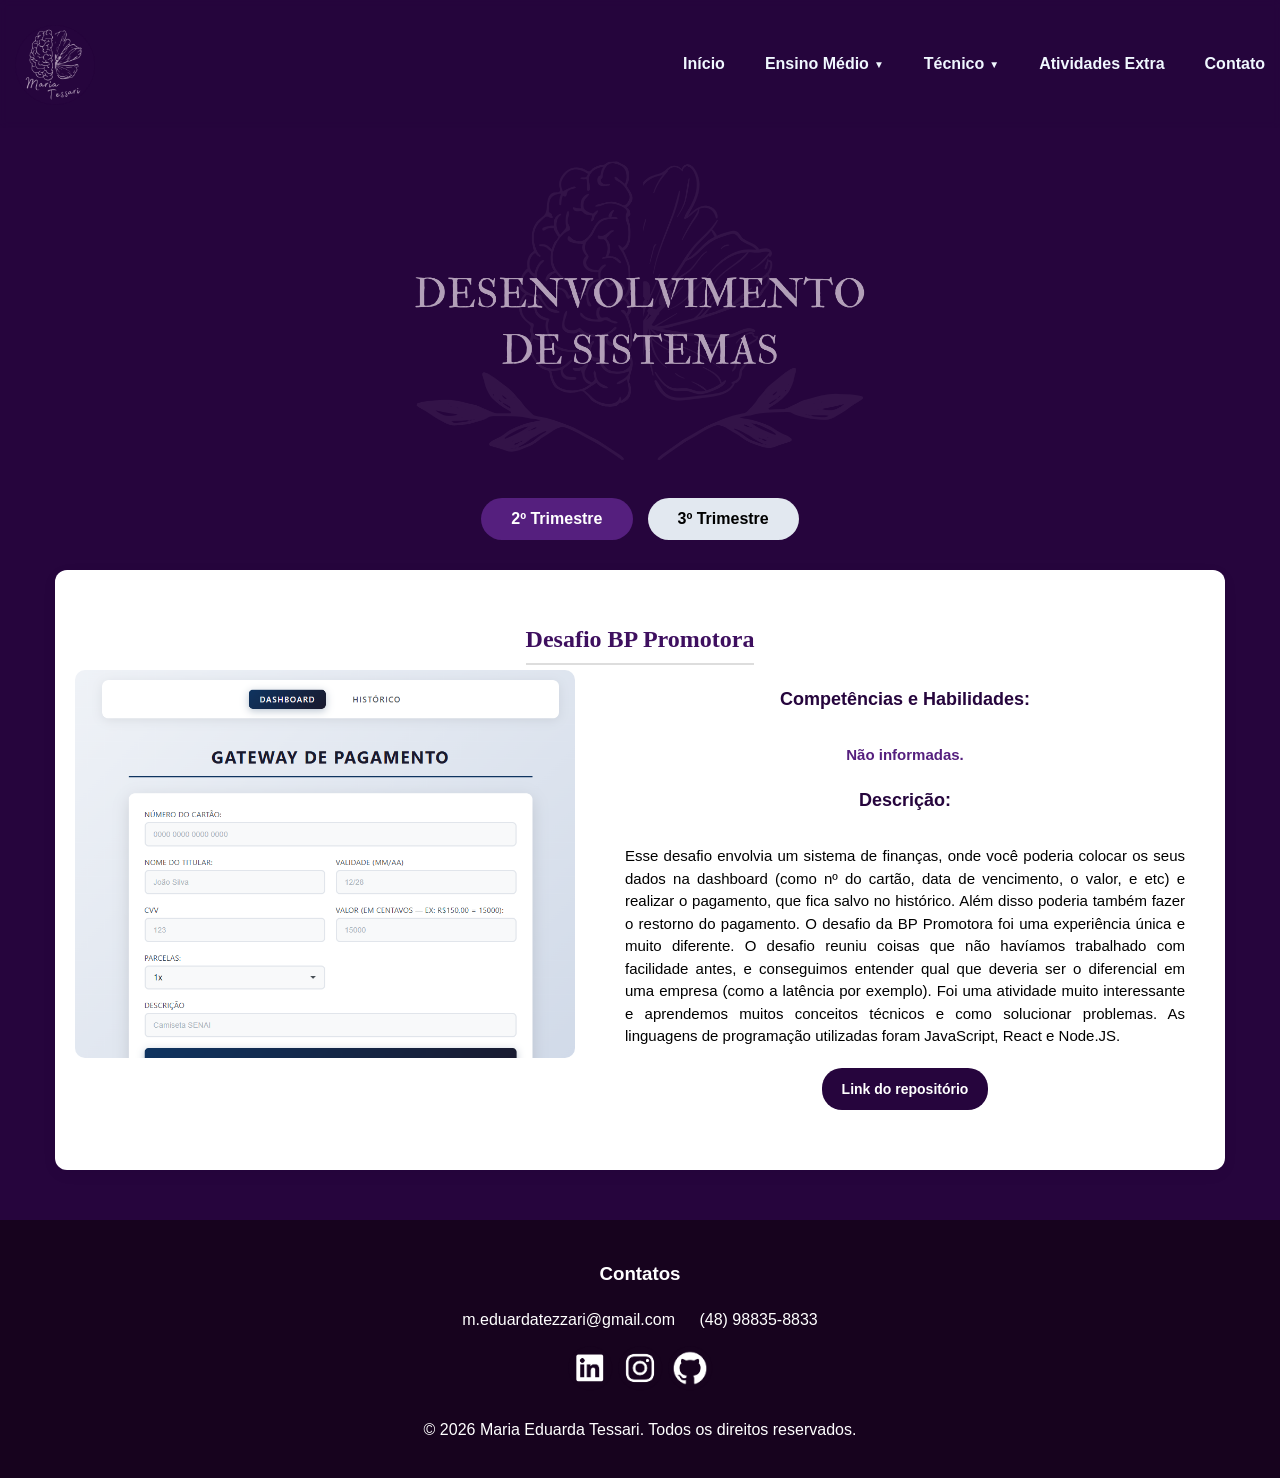
==== aplicativos.html @ 604f3fb1 "criação da página de programação de aplicativos" ====
<!DOCTYPE html>
<html lang="pt-BR">

<head>
    <meta charset="UTF-8">
    <title>Desenvolvimento de Sistemas</title>
    <link rel="stylesheet" href="style.css">
    <link rel="icon" href="Fotos/logo-port.png">
</head>

<body>

    <header class="nav-bar">
        <a href="index.html"><img class="logo" src="Fotos/logo-port.png" alt="Minha_Logo"></a>
        <li class="topic">
            <ul><a href="index.html">Início</a></ul>
            <ul class="dropdown">
                <a href="#" class="dropbtn" onclick="toggleMenu(event, 'dropdown-menu')">Ensino Médio<span
                        class="drseta">▼</span></a>
                <div class="dropdown-conteudo" id="dropdown-menu">
                    <a href="linguagens.html">Linguagens</a>
                    <a href="matematica.html">Matemática</a>
                    <a href="natureza.html">Ciências da Natureza</a>
                    <a href="humanas.html">Ciências Humanas</a>
                </div>
            </ul>
            <ul class="dropdown">
                <a href="#" class="dropbt" onclick="toggleMenu(event, 'dropdown-men')">Técnico<span
                        class="drseta">▼</span></a>
                <div class="dropdown-cont" id="dropdown-men">
                    <a href="modelagem.html">Modelagem de Sistemas</a>
                    <a href="iot.html">Internet das Coisas</a>
                    <a href="banco.html">Banco de Dados</a>
                    <a href="desenvolvimento.html">Desenvolvimento de Sistemas</a>
                    <a href="aplicativos.html">Programação de Aplicativos</a>
                </div>
            </ul>
            <ul><a href="atv_extra.html">Atividades Extra</a></ul>
            <ul><a href="#Contatos">Contato</a></ul>
        </li>
    </header>

    <div class="capa-materia">
        <img src="Fotos/desenvolvimento.png" alt="Capa de Desenvolvimento de Sistemas" class="atividades">
    </div>

    <div class="abas-container">
        <button class="aba-btn ativo" onclick="abrirTrimestre(event, 'trimestre2')">2º Trimestre</button>
        <button class="aba-btn" onclick="abrirTrimestre(event, 'trimestre3')">3º Trimestre</button>
    </div>

    <div id="trimestre2" class="aba-conteudo" style="display: block;">

        <!-- <section class="materia-secao bg-claro"> -->
        <div class="grid-atividades-prix">
            <div class="atividade-card">
                <h2>Desafio BP Promotora</h2>

                <div class="conteudo-lado-a-lado">

                    <img class="analise-img" src="Fotos/rinha-print.png" alt="Imagem do Dashboard do Site">


                    <div class="atividade-conteudo">
                        <div class="habilidades-descricao">
                            <h4>Competências e Habilidades:</h4>
                            <p><b>Não informadas.</b></p>

                            <h4>Descrição:</h4>
                            <p>Esse desafio envolvia um sistema de finanças, onde você poderia colocar os seus dados na
                                dashboard (como nº do cartão, data de vencimento, o valor, e etc) e realizar o
                                pagamento, que fica salvo no histórico. Além disso poderia também fazer o restorno do
                                pagamento. O desafio da BP Promotora foi uma experiência única e muito diferente. O
                                desafio reuniu coisas que não havíamos trabalhado com facilidade antes, e conseguimos
                                entender qual que deveria ser o diferencial em uma empresa (como a latência por exemplo). Foi uma
                                atividade muito interessante e aprendemos muitos conceitos técnicos e como solucionar
                                problemas. As linguagens de programação utilizadas foram JavaScript, React e Node.JS.
                            </p>

                            <a href="https://github.com/jjoaohartmann/RinhaSenai2026FullStack" target="_blank"
                                rel="noopener noreferrer" class="btn-card">Link do repositório</a>
                        </div>
                    </div>
                </div>
            </div>
        </div>


        <!-- </section> -->
    </div>
    <div id="trimestre2" class="aba-conteudo">
        <div class="grid-atividades-prix">
            <div class="atividade-card">
                <h2>Atividade Prática - Semáforo, Arduíno e Tinkercad</h2>

                <div class="conteudo-lado-a-lado">

                    <div class="media-coluna">
                        <!-- Carrossel com as 4 fotos do LED -->
                        <div id="carrossel-led" class="carrossel-container">
                            <button class="seta seta-esq">&#10094;</button>

                            <div class="carrossel-slides">
                                <img src="Fotos/led-iot1.png" alt="Foto LED 1" class="slide">
                                <img src="Fotos/led-iot1 (1).png" alt="Foto LED 2" class="slide">
                                <img src="Fotos/led-iot1 (2).png" alt="Foto LED 3" class="slide">
                                <img src="Fotos/led-iot1 (3).png" alt="Foto LED 4" class="slide">
                            </div>

                            <button class="seta seta-dir">&#10095;</button>
                        </div>

                        <!-- Imagens do Tinkercad empilhadas -->
                        <img class="tinker-img" src="Fotos/print-tinker.png" alt="Print Tinkercad 1">
                        <img class="tinker-img" src="Fotos/print-tinker1.png" alt="Print Tinkercad 2">
                    </div>

                    <div class="atividade-conteudo">
                        <div class="habilidades-descricao">
                            <h4>Competências e Habilidades:</h4>
                            <p><b>Competência: </b>Propiciar o desenvolvimento de capacidades técnicas e socioemocionais
                                relativas às
                                atividades do técnico em desenvolvimento de sistemas impactadas pela tecnologia da
                                internet das coisas. <b>Habilidades: </b> Reconhecer especificações técnicas e
                                paradigmas
                                do conceito de internet das coisas;
                                2. Integrar dispositivos para coleta automática de dados em sistemas industriais;
                                3. Integrar dispositivos de comunicação de dados;
                                4. Reconhecer especificações técnicas de sensoriamento e parametrização de robôs.</p>

                            <h4>Descrição:</h4>
                            <p>Para esta atividade, primeiro montamos o protótipo na plataforma do Tinkercad, desta
                                forma conseguimos visualizar onde cada item se encaixava e simular seu funcionamento. Na
                                prática do led piscando e do semáforo ainda aproveitamos para programar para que ele
                                apagasse e acendesse através da linguagem C++. Após fazermos a simulação e programarmos,
                                utilizamos o Arduíno no computador para que ele se conectasse com o hardware e dessa
                                forma o led funcionasse. A experiência foi marailhosa e enriquecedor. Esse primeiro
                                contato com C++ foi uma mudança de chaves e algo inovador, pois nunca havia programado
                                antes e tive uma ótima experiência. Além de que, ver a programação ganhando vida no
                                físico, foi ótimo para entender melhor o funcionamento das coisas.


                        </div>
                    </div>
                </div>
            </div>
        </div>
    </div>

    <div id="trimestre3" class="aba-conteudo">
        <div class="grid-atividades">
            <div class="atividade-card">
                <h2>Em andamento...</h2>

                <p style="text-align: center; color: #000000;">Atividades do 3º Trimestre estarão disponíveis em breve.
                </p>
            </div>
        </div>
    </div>

    <footer id="Contatos">
        <h3>Contatos</h3>
        <ul>
            <li>m.eduardatezzari@gmail.com</li>
            <li>(48) 98835-8833</li> <br>
            <div class="icon">
                <a href="https://www.linkedin.com/in/maria-eduarda-tessari-6a8666365/" target="_blank"><img
                        src="Fotos/LinkedIn.png" alt="LinkedIn"></a>

                <a href="https://www.instagram.com/madutessari/" target="_blank"><img src="Fotos/Instagram.png"
                        alt="Instagram"></a>

                <a href="https://github.com/MariaTessari" target="_blank"><img src="Fotos/GitHub.png" alt="GitHub"></a>
            </div>
        </ul>
        <p>&copy; 2026 Maria Eduarda Tessari. Todos os direitos reservados.</p>
    </footer>

    <script src="script.js"></script>

</body>

</html>
---- style.css ----
/* ==========================================================================
   1. CONFIGURAÇÕES GERAIS E BASE
   ========================================================================== */
html {
    scroll-behavior: smooth;
}

* {
    box-sizing: border-box;
    scrollbar-color: #c298e2 #26053d;
}


body {
    margin-top: 0;
    margin: auto;
    font-family: 'Poppins', sans-serif;
    line-height: 1.6;
    background-color: #26053d;
    color: #000000;
}

p {
    font-family: 'Franklin Gothic Medium', 'Arial Narrow', Arial, sans-serif;
}

/* ==========================================================================
   2. CABEÇALHO E NAVEGAÇÃO (HEADER/NAV)
   ========================================================================== */
.logo {
    height: 80px;
    width: auto;
    cursor: grab;
}

.nav-bar {
    margin: 0;
    background-color: rgb(38, 5, 61, 0.8);
    color: aliceblue;
    padding: 15px;
    position: sticky;
    top: 0;
    z-index: 999;
    /* box-shadow: 0 2px 6px #ffffff; */
    display: flex;
    justify-content: space-between;
    align-items: center;
    backdrop-filter: blur(5px);
}

nav a {
    color: white;
    margin: 10px;
    text-decoration: none;
}

.topic {
    display: flex;
    list-style: none;
    margin-left: 5px;
    margin: 0;
    padding: 0;
}

.topic a {
    text-decoration: none;
    color: aliceblue;
    font-family: Arial, sans-serif;
    font-size: 16px;
    font-weight: 700;
    transition: color 0.3s ease;
    cursor: grab;
}

.topic a:hover {
    color: #ddbde7;
    cursor: grab;
}

/* ==========================================================================
   3. ESTRUTURA PRINCIPAL E CONTEÚDO (MAIN CONTENT)
   ========================================================================== */
section {
    padding: 20px;
    background: white;
    margin: 20px;
    border-radius: 10px;
}

h2 {
    border-bottom: 2px solid #ddd;
    color: #3e0f5f;
    padding-bottom: 5px;
    max-width: fit-content;
    font-family: Georgia, 'Times New Roman', Times, serif;
    margin: 0 auto;
    /* Essa linha centraliza o h2 na página */
}

.capa .trimestre {
    margin-top: 20px;
}

.capa-materia {
    display: flex;
    justify-content: center;
}

.capa-materia img {
    max-width: 1000px;
    height: 370px;
    border-radius: 10px;
}

.secao-header {
    text-align: center;
}

/* Grid para os cartões de atividades */
.grid-atividades {
    display: grid;
    grid-template-columns: repeat(auto-fit, minmax(300px, 1fr));
    gap: 30px;
    margin-top: 20px;
    max-width: 1100px;
    margin: auto;
    margin-top: 30px;
    margin-bottom: 50px;
}

.grid-atividades-prix {
    display: grid;
    grid-template-columns: repeat(auto-fit, minmax(300px, 1fr));
    gap: 30px;
    margin-top: 20px;
    max-width: 1170px;
    margin: auto;
    margin-top: 30px;
    margin-bottom: 50px;
}

/* Cartão individual de atividade */
.atividade-card {
    background-color: #ffffff;
    border-radius: 12px;
    box-shadow: 0 4px 15px rgba(0, 0, 0, 0.05);
    overflow: hidden;
    transition: transform 0.3s ease, box-shadow 0.3s ease;
    display: flex;
    flex-direction: column;
}

.atividade-card:hover {
    transform: translateY(-5px);
    box-shadow: 0 8px 25px rgba(0, 0, 0, 0.15);
}

.atividade-img {
    width: 100%;
    height: 200px;
    object-fit: cover;
    border-bottom: 1px solid #E2E8F0;
}

.analise-img {
    width: 700px;
    height: auto;
    object-fit: cover;
    margin: auto;
    justify-content: center;
    display: flex;
    border-radius: 10px;
    will-change: transform;
    transition: transform 0.3s ease, box-shadow 0.3s ease;
    margin-top: 5px;
}

.analise-img:hover {
    transform: translateY(-8px);
    box-shadow: 0 12px 24px rgba(63, 69, 81, 0.3);
}


.atividade-conteudo {
    padding: 20px;
    flex-grow: 1;
    display: flex;
    flex-direction: column;
}

.atividade-conteudo h3 {
    color: #000000;
    font-size: 22px;
    margin-top: 0;
    margin-bottom: 10px;
}

.atividade-conteudo p {
    color: #000000;
    font-size: 15px;
    line-height: 1.5;
    margin-bottom: 20px;
    margin: auto;
    justify-content: center;
    max-width:800px;
}

.atividade-card h2 {
    font-size: x-large;
    margin-top: 50px;
}

.habilidades-descricao {
    display: flex;
    flex-direction: column;
    align-items: center;
    justify-content: center;
    text-align: justify;
    gap: 20px;
    margin-bottom: 20px;
    font-family: 'Lucida Sans', 'Lucida Sans Regular', 'Lucida Grande', 'Lucida Sans Unicode', Geneva, Verdana, sans-serif;
}

/* Nova classe para colocar imagem e texto lado a lado */
.conteudo-lado-a-lado {
    display: flex;
    flex-direction: row; /* Coloca os elementos em linha */
    align-items: center; /* Centraliza os itens verticalmente */
    gap: 30px; /* Cria um espaço de 30px entre a imagem e o texto */
    padding: 0 20px 20px 20px;
}

/* Ajuste na classe analise-img existente */
.analise-img {
    max-width: 500px; /* Reduzimos um pouco para dar espaço ao texto */
    height: auto;
    object-fit: cover;
    border-radius: 10px;
}

.atv-docs {
    flex: 1; /* Faz o documento ocupar o espaço restante */
    width: 600px; /* Limita a largura máxima para manter a harmonia com a imagem */
    height: 600px;
    border-radius: 10px;
}


h4 {
    color: #26053d;
    font-size: 18px;
    margin-top: 0;
    margin-bottom: 10px;
    font-family: 'Lucida Sans', 'Lucida Sans Regular', 'Lucida Grande', 'Lucida Sans Unicode', Geneva, Verdana, sans-serif;
}

/* Botão dentro do cartão */
.btn-card {
    align-self: flex-start;
    padding: 10px 20px;
    background-color: #26053d;
    color: white;
    text-decoration: none;
    border-radius: 20px;
    font-weight: 580;
    font-size: 14px;
    font-family: 'Lucida Sans', 'Lucida Sans Regular', 'Lucida Grande', 'Lucida Sans Unicode', Geneva, Verdana, sans-serif;
    transition: background-color 0.3s ease;
    margin: auto;
    display: flex;
    justify-content: center;
}

.botoes-card {
    display: flex;
    gap: 15px;
    justify-content: center;
}

.btn-card:hover {
    background-color: #c298e2;
}

/* =========================================
   12. ABAS DE TRIMESTRES (Tabs)
   ========================================= */
.abas-container {
    display: flex;
    justify-content: center;
    flex-wrap: wrap;
    gap: 15px;
    margin: -10px auto 30px;
    padding: 0 20px;
}

.aba-btn {
    background-color: #E2E8F0;
    color: #000000;
    border: none;
    padding: 12px 30px;
    font-size: 16px;
    font-weight: bold;
    border-radius: 30px;
    cursor: pointer;
    transition: all 0.3s ease;
    font-family: 'Lucida Sans', 'Lucida Sans Regular', 'Lucida Grande', 'Lucida Sans Unicode', Geneva, Verdana, sans-serif;
}

.aba-btn:hover {
    background-color: #c298e2;
    cursor: grab;
}

.aba-btn.ativo {
    background-color: #551f7e;
    color: white;
} 

b{
    color: #551f7e;
}

.aba-conteudo {
    display: none;
    animation: fadeIn 0.5s ease;
}

@keyframes fadeIn {
    from {
        opacity: 0;
        transform: translateY(10px);
    }

    to {
        opacity: 1;
        transform: translateY(0);
    }
}

img {
    max-width: 100%;
    margin-top: 10px;
}

/* ==========================================================================
   4. COMPONENTES E SEÇÕES ESPECÍFICAS (CURRÍCULO, ANOS, ETC)
   ========================================================================== */
.layout-sobre-mim {
    display: flex;
    flex-direction: row;
    justify-content: center;
    align-items: stretch;
    gap: 40px;
    max-width: 1500px;
    margin: 0 auto;
    padding-bottom: 20px;
}

.sobre-caixa-texto {
    padding: 20px;
    flex: 1;
    text-align: justify;
    margin-top: 3px;
}

.caixa-imagem {
    width: 500px;
    height: auto;
}

.amigos-familia {
    display: flex;
    flex-direction: row;
    justify-content: center;
    align-items: stretch;
    gap: 40px;
    max-width: 1500px;
    margin: 0 auto;
    padding-bottom: 20px;
}

.familia-img {
    width: 700px;
    height: auto;
   display: flex;
   justify-content: center;
   align-items: center;
}


.perfil {
    width: 500px;
    height: auto;
    object-fit: cover;
    margin-top: 20px;
    margin: 0 auto;
    flex-shrink: 0;
}

.secao {
    display: flex;
    flex-direction: column;
    align-items: center;
    justify-content: center;
    padding: 50px 20px;
    text-align: center;
}

.container-cv {
    width: 100%;
    max-width: 620px;
    height: 400px;
    margin: 20px auto;
    overflow: hidden;
    border-radius: 8px;
    box-shadow: 0 4px 10px rgba(0, 0, 0, 0.1);
    background-color: #ffffff;
    transition: transform 0.3s ease, box-shadow 0.3s ease;
}

.container-cv:hover {
    box-shadow: 0 8px 20px rgba(0, 0, 0, 0.2);
    transform: translateY(-5px);
}

.botao-curriculo {
    text-align: center;
}

.info {
    width: calc(100% + 25px);
    height: 100%;
    border: none;
    display: block;
}

.container-primeiro-ano, .canva {
    width: 100%;
    max-width: 820px;
    aspect-ratio: 16 / 9;
    margin: 20px auto;
    overflow: hidden;
    border-radius: 8px;
    box-shadow: 0 2px 8px 0 rgba(63, 69, 81, 0.16);
    background-color: #000000;
    will-change: transform;
    margin-bottom: 0.9em;
    margin-top: 1.6em;
    position: relative;
    transition: transform 0.3s ease, box-shadow 0.3s ease
}

.canva-meme {
    width: 100%;
    max-width: 820px;
    height: 520px;
    aspect-ratio: 16 / 9;
    margin: 20px auto;
    overflow: hidden;
    border-radius: 8px;
    box-shadow: 0 2px 8px 0 rgba(63, 69, 81, 0.16);
    background-color: #000000;
    will-change: transform;
    margin-bottom: 0.9em;
    margin-top: 1.6em;
    position: relative;
    transition: transform 0.3s ease, box-shadow 0.3s ease
}

.canva-3 {
    width: 100%;
    max-width: 820px;
    margin: 20px auto;
    border-radius: 8px;
    background-color: transparent;
    will-change: transform;
    margin-bottom: 0.9em;
    margin-top: 1.6em;
    display: flex;
    flex-direction: column;
    gap: 20px;
}

.canva-3 iframe {
    width: 100%;
    aspect-ratio: 16 / 9;
    border: none;
    border-radius: 8px;
    box-shadow: 0 2px 8px 0 rgba(63, 69, 81, 0.16);
}

.container-primeiro-ano:hover {
    transform: translateY(-8px);
    box-shadow: 0 12px 24px rgba(63, 69, 81, 0.3);
}

.canva:hover {
    transform: translateY(-8px);
    box-shadow: 0 12px 24px rgba(63, 69, 81, 0.3);
}

.canva-meme:hover {
    transform: translateY(-8px);
    box-shadow: 0 12px 24px rgba(63, 69, 81, 0.3);
}

.canva-3:hover {
    transform: translateY(-8px);
    box-shadow: 0 12px 24px rgba(63, 69, 81, 0.3);
}

.first-year {
    width: 100%;
    height: 100%;
    border: none;
    display: block;
}

.segundo-ano {
    width: 100%;
    max-width: 820px;
    height: auto;
    aspect-ratio: 16 / 9;
    margin: 20px auto;
    overflow: hidden;
    border-radius: 8px;
    box-shadow: 0 2px 8px 0 rgba(63, 69, 81, 0.16);
    will-change: transform;
    position: relative;
    transition: transform 0.3s ease, box-shadow 0.3s ease;
}

.segundo-ano:hover {
    transform: translateY(-8px);
    box-shadow: 0 12px 24px rgba(63, 69, 81, 0.3);
}

/* ==========================================================================
   5. Menu dropdown
   ========================================================================== */
.dropdown {
    position: relative;
    display: inline-block;
}

.dropdown .drseta {
    font-size: 10px;
    margin-left: 5px;
    vertical-align: middle;
}

.dropdown-conteudo {
    display: none;
    position: absolute;
    background-color: #551f7e;
    min-width: 160px;
    box-shadow: 0px 8px 16px 0px rgba(0, 0, 0, 0.2);
    z-index: 1;
    border-radius: 4px;
    overflow: hidden;
    margin-top: 10px;
}

.dropdown-conteudo a {
    color: white !important;
    padding: 12px 16px;
    text-decoration: none;
    display: block;
    font-size: 15px;
    font-weight: 500;
    transition: background-color 0.3s ease;
}

.dropdown-conteudo a:hover {
    background-color: #c298e2;
    color: #551f7e !important;
    cursor: grab;
}

.dropdown-conteudo.mostrar {
    display: block;
}

.dropdown-cont {
    display: none;
    position: absolute;
    background-color: #551f7e;
    min-width: 160px;
    box-shadow: 0px 8px 16px 0px rgba(0, 0, 0, 0.2);
    z-index: 1;
    border-radius: 4px;
    overflow: hidden;
    margin-top: 10px;
}

.dropdown-cont a {
    color: white !important;
    padding: 12px 16px;
    text-decoration: none;
    display: block;
    font-size: 15px;
    font-weight: 500;
    transition: background-color 0.3s ease;
}

.dropdown-cont a:hover {
    background-color: #c298e2;
    color: #551f7e !important;
    cursor: grab;
}

.dropdown-cont.mostrar {
    display: block;
}

/* ==========================================================================
   5. BOTÕES E LINKS
   ========================================================================== */

.botao-inicio {
    align-items: center;
    justify-content: center;
    display: flex;
    gap: 15px;
    margin-top: 0;
}

.botao-in {
    display: inline-block;
    margin-top: 15px;
    padding: 10px 20px;
    background-color: #c298e2;
    color: #26053d;
    text-decoration: none;
    border-radius: 4px;
    transition: background-color 0.3s ease;
    font-family: 'Lucida Sans', 'Lucida Sans Regular', 'Lucida Grande', 'Lucida Sans Unicode', Geneva, Verdana, sans-serif;
}

.botao-in:hover {
    background-color: #551f7e;
    color: #c298e2;
    cursor: grab;
}

.botao-ar {
    display: inline-block;
    margin-top: 15px;
    padding: 10px 20px;
    background-color: #551f7e;
    color: #ffffff;
    text-decoration: none;
    border-radius: 50px;
    transition: background-color 0.3s ease;
    font-family: 'Lucida Sans', 'Lucida Sans Regular', 'Lucida Grande', 'Lucida Sans Unicode', Geneva, Verdana, sans-serif;
}

.botao-ar:hover {
    background-color: #c298e2;
    color: #551f7e;
    cursor: grab;
}

.botao-link {
    display: inline-block;
    margin-top: 15px;
    padding: 10px 20px;
    background-color: #551f7e;
    color: #ffffff;
    text-decoration: none;
    border-radius: 4px;
    transition: background-color 0.3s ease;
    font-family: 'Lucida Sans', 'Lucida Sans Regular', 'Lucida Grande', 'Lucida Sans Unicode', Geneva, Verdana, sans-serif;
}

.botao-link:hover {
    background-color: #ddbde7;
    color: #551f7e;
    cursor: grab;
}

/* ==========================================================================
   6. RODAPÉ E ÍCONES (FOOTER)
   ========================================================================== */
footer {
    background-color: #17031e;
    padding: 20px 10px;
    margin-top: 20px;
    color: #ffffff;
    text-align: center;
    font-family: 'Lucida Sans', 'Lucida Sans Regular', 'Lucida Grande', 'Lucida Sans Unicode', Geneva, Verdana, sans-serif;
}

footer ul {
    list-style: none;
    padding: 0;
    margin-top: 15px;
}

footer ul li {
    display: inline-block;
    margin: 0 10px;
}

footer ul li a {
    color: #ffffff;
    text-decoration: none;
    transition: color 0.3s ease;
}

footer ul li a:hover {
    color: #ddbde7;
}

.icon {
    display: flex;
    justify-content: center;
}

.icon img {
    width: 50px;
    height: 50px;
}

/* Carrossel original geral */
.carrossel-container {
    position: relative;
    height: 500px;
    width: 450px;
    max-width: 1000px;
    margin: auto;
    overflow: hidden;
    border-radius: 10px;
    box-shadow: 0 1px 10px rgba(0, 0, 0, 0.2);
    transition: transform 0.3s ease, box-shadow 0.3s ease;
    will-change: transform;
    cursor: pointer;
}

.carrossel-container:hover {
    transform: translateY(-8px);
    box-shadow: 0 12px 24px rgba(63, 69, 81, 0.3);
}

#carrossel:hover {
    transform: translateY(-8px);
    box-shadow: 0 12px 24px rgba(63, 69, 81, 0.3);
}

.carrossel-slides {
    display: flex;
    margin: 0;
    padding: 0;
    transition: transform 0.4s ease-in-out;
    width: 100%;
}

.slide {
    flex: 0 0 100%;
    height: 500px;
    object-fit: cover;
}

.seta {
    font-size: 10px;
    margin-left: 5px;
    vertical-align: middle;
    position: absolute;
    top: 50%;
    transform: translateY(-50%);
    background-color: rgba(0, 0, 0, 0);
    color: white;
    border: none;
    padding: 15px;
    cursor: pointer;
    font-size: 24px;
    z-index: 10;
    border-radius: 50%;
}

.seta-esq {
    left: 10px;
}

.seta-dir {
    right: 10px;
}

/* ==========================================================================
   7. Pagina IoT - 2º Trimestre
   ========================================================================== */

/* Coluna da esquerda com mídias empilhadas */
.media-coluna {
    display: flex;
    flex-direction: column;
    align-items: center;
    gap: 25px;
    max-width: 820px;
    margin-top: 30px;
}

/* Imagens do Tinkercad empilhadas abaixo do carrossel */
.tinker-img {
    width: 100%;
    max-width: 820px;
    height: auto;
    border-radius: 10px;
    box-shadow: 0 1px 10px rgba(0, 0, 0, 0.2);
    transition: transform 0.3s ease, box-shadow 0.3s ease;
    will-change: transform;
    cursor: pointer;
}

.tinker-img:hover {
    transform: translateY(-8px);
    box-shadow: 0 12px 24px rgba(63, 69, 81, 0.3);
}

/* Ajuste do carrossel dentro da coluna de mídia do IoT */
.media-coluna .carrossel-container {
    width: 100%;
    max-width: 820px;
    height: 400px;
    margin: 0;
}

.media-coluna .slide {
    height: 400px;
}

/* ==========================================================================
   7. Pagina Materias
   ========================================================================== */

/* ==========================================================================
   8. Pagina Atividades Extra (MODIFICADA CONFORME SOLICITADO)
   ========================================================================== */

.item-extra-row {
    display: flex;
    flex-direction: row;
    align-items: center;
    justify-content: center;
    gap: 60px;
    margin: 60px auto;
    max-width: 1150px;
    width: 100%;
}

.texto-bloco {
    flex: 1;
    max-width: 500px; /* Deixa o texto estreito conforme o print */
    text-align: left;
}

.texto-bloco h2 {
    margin: 0 0 15px 0;
    text-align: left;
    max-width: 100%;
    border-bottom: 2px solid #ddd;
    color: #3e0f5f;
    padding-bottom: 5px;
    font-family: Georgia, 'Times New Roman', Times, serif;
}

.texto-bloco p {
    text-align: justify; /* Texto perfeitamente justificado */
    font-family: 'Franklin Gothic Medium', 'Arial Narrow', Arial, sans-serif;
    margin: 0;
    line-height: 1.6;
    color: #000000;
}

.media-bloco {
    flex: 1;
    display: flex;
    justify-content: center;
    align-items: center;
    max-width: 500px;
}

.certificados {
    display: block;
    width: 100%;
    max-width: 500px; /* Diminuído um pouco conforme solicitado */
    height: auto;
    margin: 0 auto;
    border-radius: 8px;
    box-shadow: 0 2px 8px 0 rgba(63, 69, 81, 0.16);
    transition: transform 0.3s ease, box-shadow 0.3s ease;
    will-change: transform;
    cursor: pointer;
}

.certificados:hover {
    transform: translateY(-8px);
    box-shadow: 0 12px 24px rgba(63, 69, 81, 0.3);
}

/* Redução do tamanho do carrossel na página extra sem quebrar o script */
.media-bloco .carrossel-container {
    height: 420px; /* Diminuído um pouco conforme solicitado */
    width: 380px;  /* Diminuído um pouco conforme solicitado */
    margin: 0 auto;
}

.media-bloco .slide {
    height: 420px;
}

/* Responsividade para manter o layout bonito em telas menores */
@media (max-width: 900px) {
    .item-extra-row {
        flex-direction: column !important;
        gap: 35px;
        margin: 40px auto;
        padding: 0 20px;
    }
    .texto-bloco, .media-bloco {
        max-width: 100%;
    }
    .texto-bloco h2 {
        text-align: center;
        margin: 0 auto 15px;
    }
}
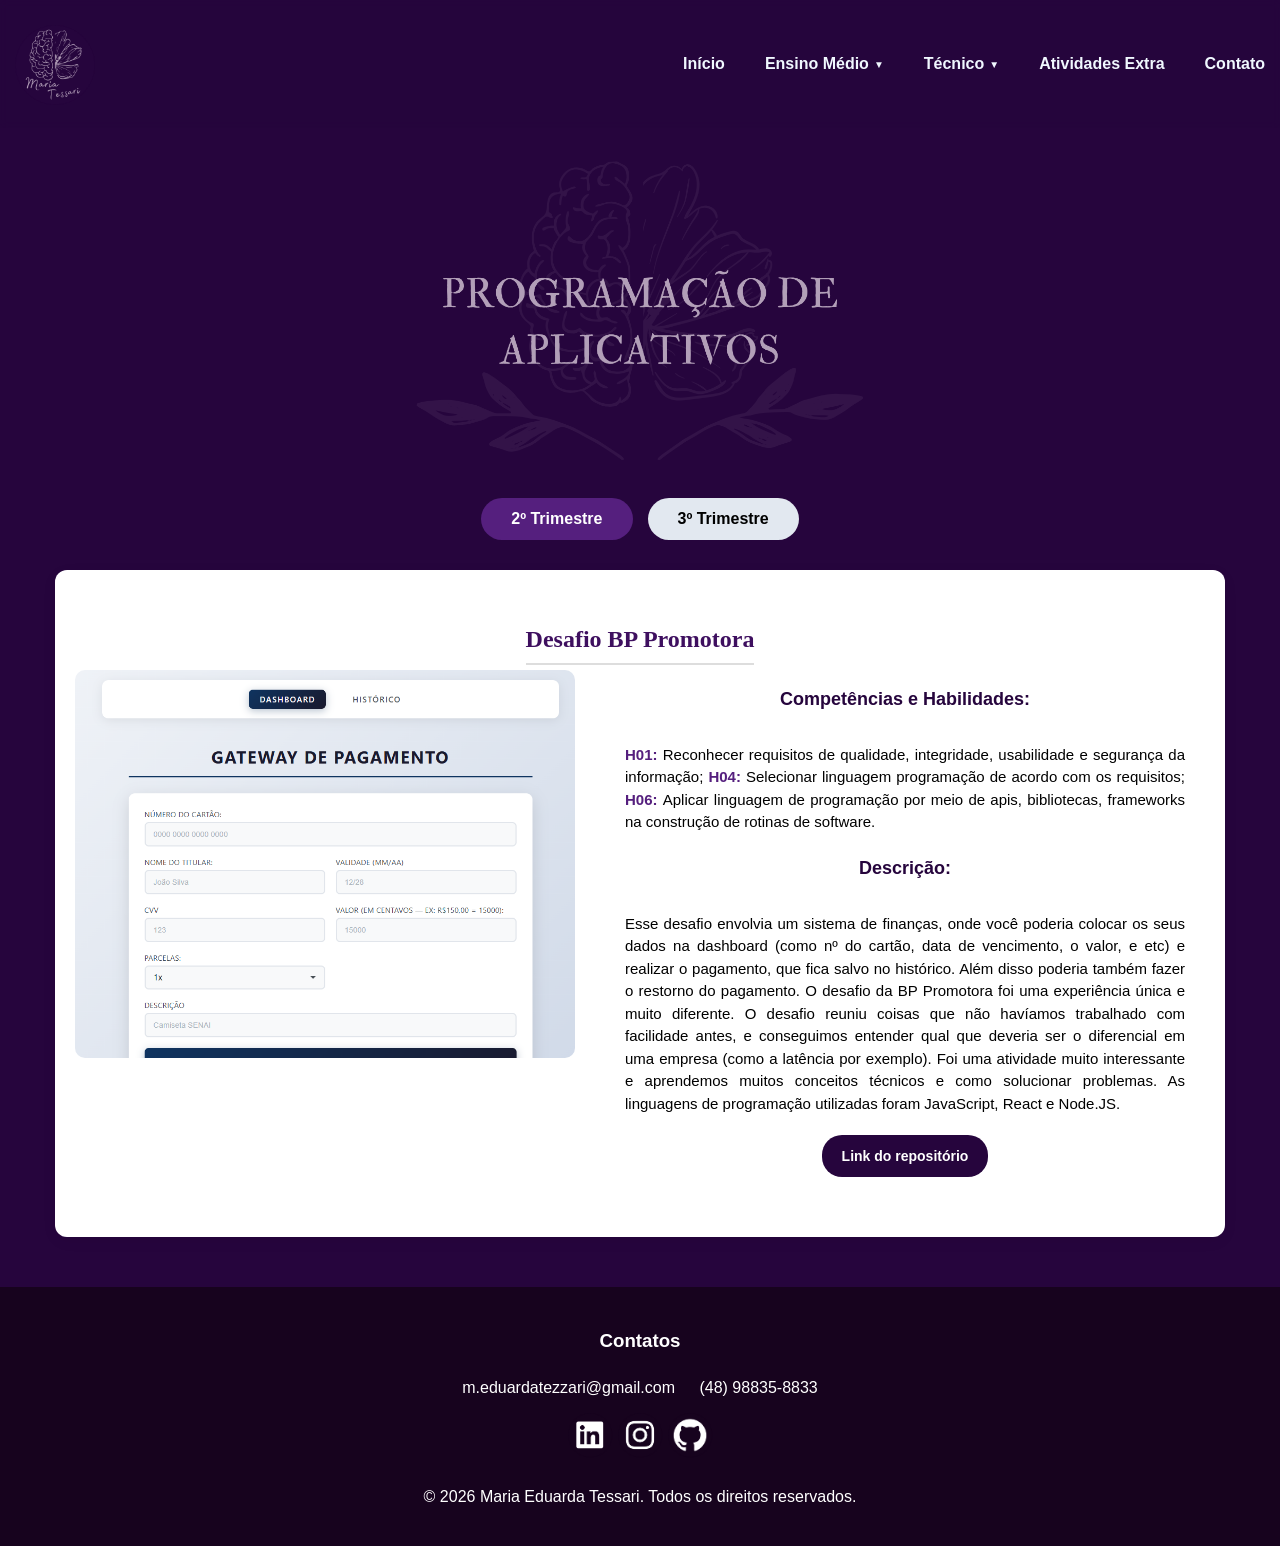
==== commit 46b786fb: "atualização das habilidades" ====
--- a/aplicativos.html
+++ b/aplicativos.html
@@ -41,7 +41,7 @@
     </header>
 
     <div class="capa-materia">
-        <img src="Fotos/desenvolvimento.png" alt="Capa de Desenvolvimento de Sistemas" class="atividades">
+        <img src="Fotos/app-capa.png" alt="Capa de Desenvolvimento de Sistemas" class="atividades">
     </div>
 
     <div class="abas-container">
@@ -64,7 +64,12 @@
                     <div class="atividade-conteudo">
                         <div class="habilidades-descricao">
                             <h4>Competências e Habilidades:</h4>
-                            <p><b>Não informadas.</b></p>
+                            <p><b>H01: </b>Reconhecer requisitos de qualidade, integridade, usabilidade e segurança da
+                                informação; <b> H04: </b>Selecionar linguagem programação de acordo com os requisitos;
+                                <b> H06: </b>Aplicar linguagem de programação por meio de apis, bibliotecas, frameworks
+                                na construção de rotinas
+                                de software.
+                            </p>
 
                             <h4>Descrição:</h4>
                             <p>Esse desafio envolvia um sistema de finanças, onde você poderia colocar os seus dados na
@@ -87,64 +92,6 @@
 
 
         <!-- </section> -->
-    </div>
-    <div id="trimestre2" class="aba-conteudo">
-        <div class="grid-atividades-prix">
-            <div class="atividade-card">
-                <h2>Atividade Prática - Semáforo, Arduíno e Tinkercad</h2>
-
-                <div class="conteudo-lado-a-lado">
-
-                    <div class="media-coluna">
-                        <!-- Carrossel com as 4 fotos do LED -->
-                        <div id="carrossel-led" class="carrossel-container">
-                            <button class="seta seta-esq">&#10094;</button>
-
-                            <div class="carrossel-slides">
-                                <img src="Fotos/led-iot1.png" alt="Foto LED 1" class="slide">
-                                <img src="Fotos/led-iot1 (1).png" alt="Foto LED 2" class="slide">
-                                <img src="Fotos/led-iot1 (2).png" alt="Foto LED 3" class="slide">
-                                <img src="Fotos/led-iot1 (3).png" alt="Foto LED 4" class="slide">
-                            </div>
-
-                            <button class="seta seta-dir">&#10095;</button>
-                        </div>
-
-                        <!-- Imagens do Tinkercad empilhadas -->
-                        <img class="tinker-img" src="Fotos/print-tinker.png" alt="Print Tinkercad 1">
-                        <img class="tinker-img" src="Fotos/print-tinker1.png" alt="Print Tinkercad 2">
-                    </div>
-
-                    <div class="atividade-conteudo">
-                        <div class="habilidades-descricao">
-                            <h4>Competências e Habilidades:</h4>
-                            <p><b>Competência: </b>Propiciar o desenvolvimento de capacidades técnicas e socioemocionais
-                                relativas às
-                                atividades do técnico em desenvolvimento de sistemas impactadas pela tecnologia da
-                                internet das coisas. <b>Habilidades: </b> Reconhecer especificações técnicas e
-                                paradigmas
-                                do conceito de internet das coisas;
-                                2. Integrar dispositivos para coleta automática de dados em sistemas industriais;
-                                3. Integrar dispositivos de comunicação de dados;
-                                4. Reconhecer especificações técnicas de sensoriamento e parametrização de robôs.</p>
-
-                            <h4>Descrição:</h4>
-                            <p>Para esta atividade, primeiro montamos o protótipo na plataforma do Tinkercad, desta
-                                forma conseguimos visualizar onde cada item se encaixava e simular seu funcionamento. Na
-                                prática do led piscando e do semáforo ainda aproveitamos para programar para que ele
-                                apagasse e acendesse através da linguagem C++. Após fazermos a simulação e programarmos,
-                                utilizamos o Arduíno no computador para que ele se conectasse com o hardware e dessa
-                                forma o led funcionasse. A experiência foi marailhosa e enriquecedor. Esse primeiro
-                                contato com C++ foi uma mudança de chaves e algo inovador, pois nunca havia programado
-                                antes e tive uma ótima experiência. Além de que, ver a programação ganhando vida no
-                                físico, foi ótimo para entender melhor o funcionamento das coisas.
-
-
-                        </div>
-                    </div>
-                </div>
-            </div>
-        </div>
     </div>
 
     <div id="trimestre3" class="aba-conteudo">
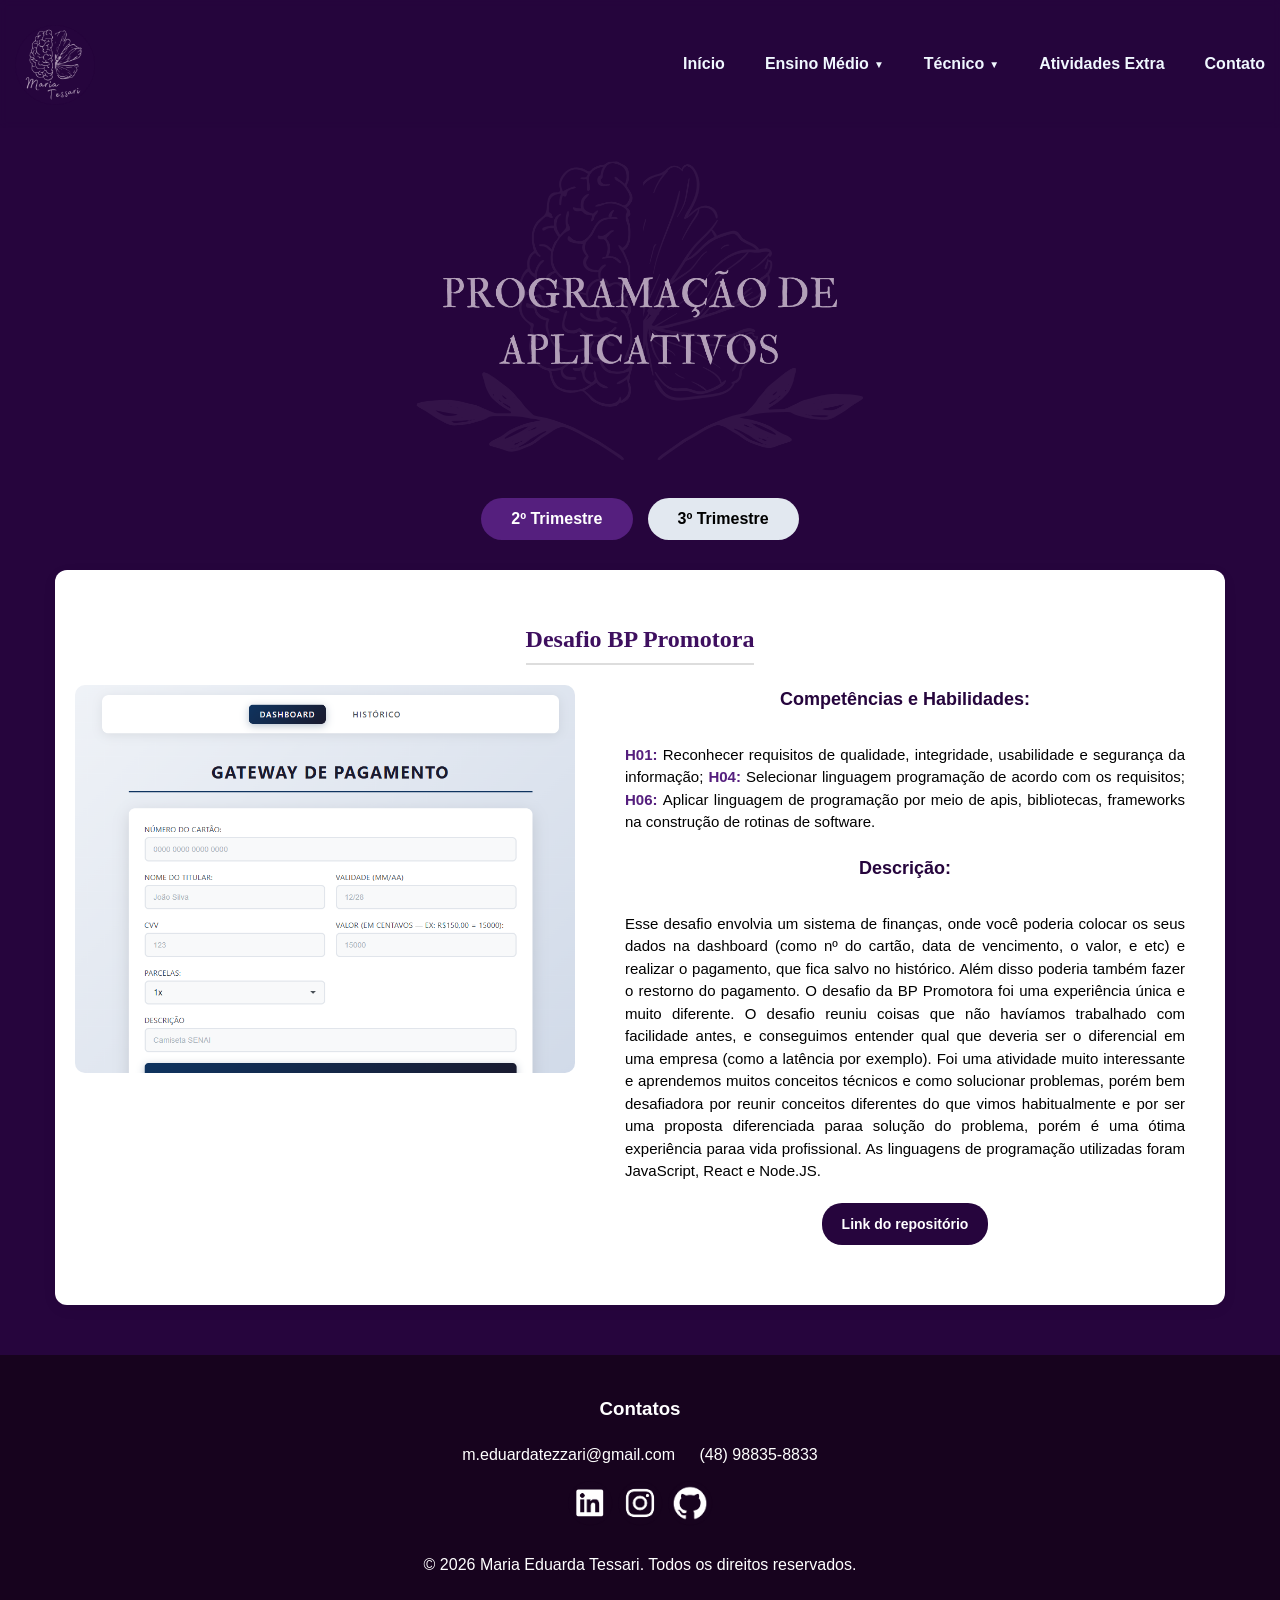
==== commit 61633c16: "atualizacao" ====
--- a/aplicativos.html
+++ b/aplicativos.html
@@ -77,9 +77,13 @@
                                 pagamento, que fica salvo no histórico. Além disso poderia também fazer o restorno do
                                 pagamento. O desafio da BP Promotora foi uma experiência única e muito diferente. O
                                 desafio reuniu coisas que não havíamos trabalhado com facilidade antes, e conseguimos
-                                entender qual que deveria ser o diferencial em uma empresa (como a latência por exemplo). Foi uma
+                                entender qual que deveria ser o diferencial em uma empresa (como a latência por
+                                exemplo). Foi uma
                                 atividade muito interessante e aprendemos muitos conceitos técnicos e como solucionar
-                                problemas. As linguagens de programação utilizadas foram JavaScript, React e Node.JS.
+                                problemas, porém bem desafiadora por reunir conceitos diferentes do que vimos
+                                habitualmente e por ser uma proposta diferenciada paraa solução do problema, porém é uma
+                                ótima experiência paraa vida profissional. As linguagens de programação utilizadas foram
+                                JavaScript, React e Node.JS.
                             </p>
 
                             <a href="https://github.com/jjoaohartmann/RinhaSenai2026FullStack" target="_blank"
--- a/style.css
+++ b/style.css
@@ -172,10 +172,29 @@
     border-radius: 10px;
     will-change: transform;
     transition: transform 0.3s ease, box-shadow 0.3s ease;
-    margin-top: 5px;
+    margin-top: 20px;
 }
 
 .analise-img:hover {
+    transform: translateY(-8px);
+    box-shadow: 0 12px 24px rgba(63, 69, 81, 0.3);
+}
+
+.red-img {
+    width: fit-content;
+    height: auto;
+    object-fit: cover;
+    margin: auto;
+    justify-content: center;
+    display: flex;
+    border-radius: 10px;
+    will-change: transform;
+    transition: transform 0.3s ease, box-shadow 0.3s ease;
+    margin-top: 20px;
+    margin-left: 160px;
+}
+
+.red-img:hover {
     transform: translateY(-8px);
     box-shadow: 0 12px 24px rgba(63, 69, 81, 0.3);
 }
@@ -245,6 +264,19 @@
     border-radius: 10px;
 }
 
+.video{
+    max-width: 500px;
+    height: 400px;
+    border-radius: 10px;
+    box-shadow: 0px 4px 10px rgba(0, 0, 0, 0.25);
+     transition: transform 0.3s ease, box-shadow 0.3s ease;
+     cursor: grab;
+}
+
+.video:hover {
+    transform: translateY(-8px);
+    box-shadow: 0 12px 24px rgba(63, 69, 81, 0.3);
+}
 
 h4 {
     color: #26053d;
